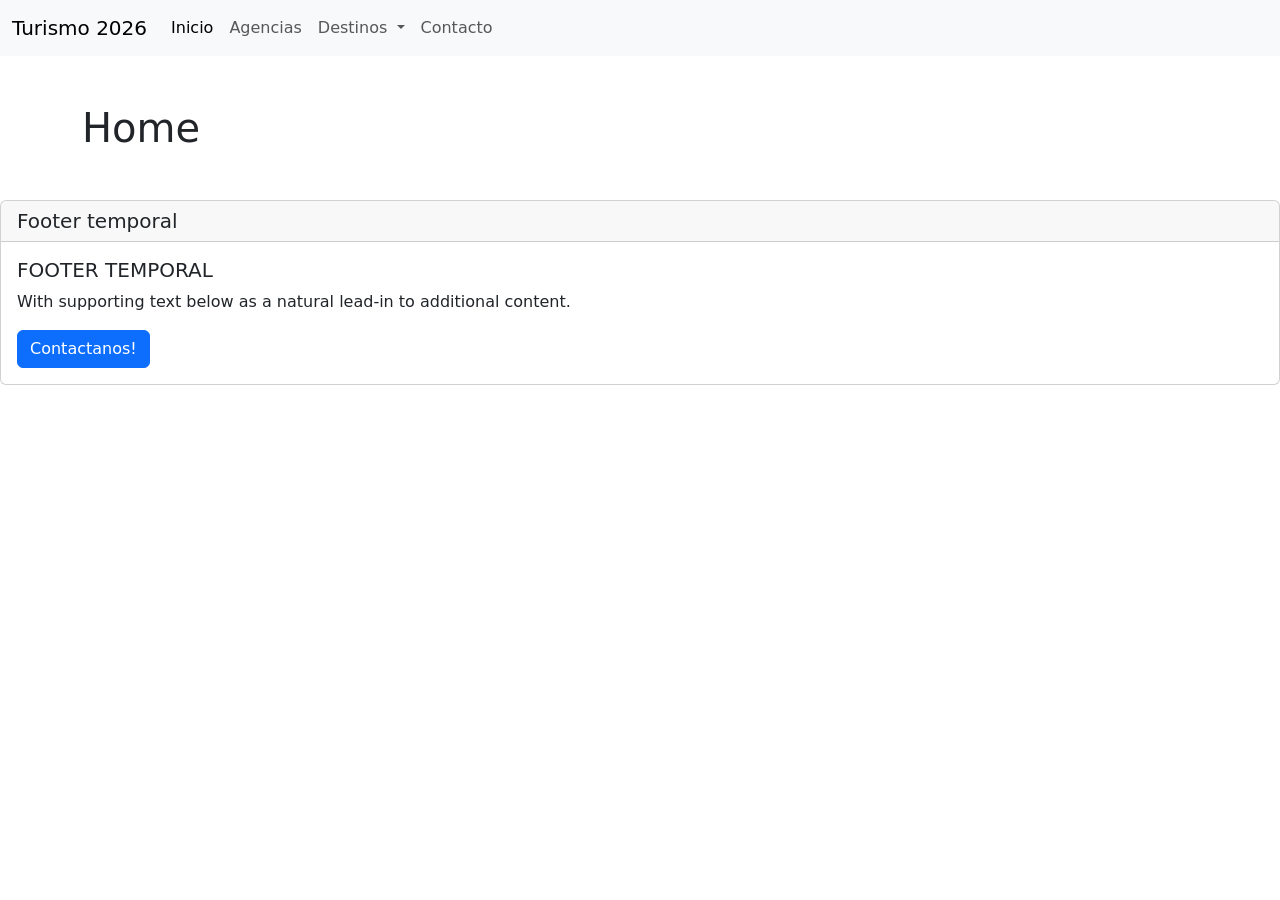
==== index.html @ c69013e8 "Estructura Inicial - ValentinFarfan" ====
<!doctype html>
<html lang="es">
  <head>
    <meta charset="UTF-8" />
    <meta name="viewport" content="width=device-width, initial-scale=1.0" />
    <title>Turismo Jujuy 2026 - Inicio</title>

    <link
      href="https://cdn.jsdelivr.net/npm/bootstrap@5.3.3/dist/css/bootstrap.min.css"
      rel="stylesheet"
    />
    <link
      rel="stylesheet"
      href="https://cdn.jsdelivr.net/npm/bootstrap-icons@1.11.3/font/bootstrap-icons.min.css"
    />

    <link rel="stylesheet" href="assets/css/main.css" />
    <link rel="stylesheet" href="assets/css/home.css" />
  </head>
  <body>
    <div id="navbar-placeholder"></div>
    <main class="container my-5">
      <h1>Home</h1>
    </main>

    <div id="footer-placeholder"></div>
  </body>
  <script src="https://code.jquery.com/jquery-3.7.1.min.js"></script>
  <script src="https://cdn.jsdelivr.net/npm/bootstrap@5.3.3/dist/js/bootstrap.bundle.min.js"></script>

  <script src="assets/js/main.js"></script>
  <script src="assets/js/home.js"></script>
</html>
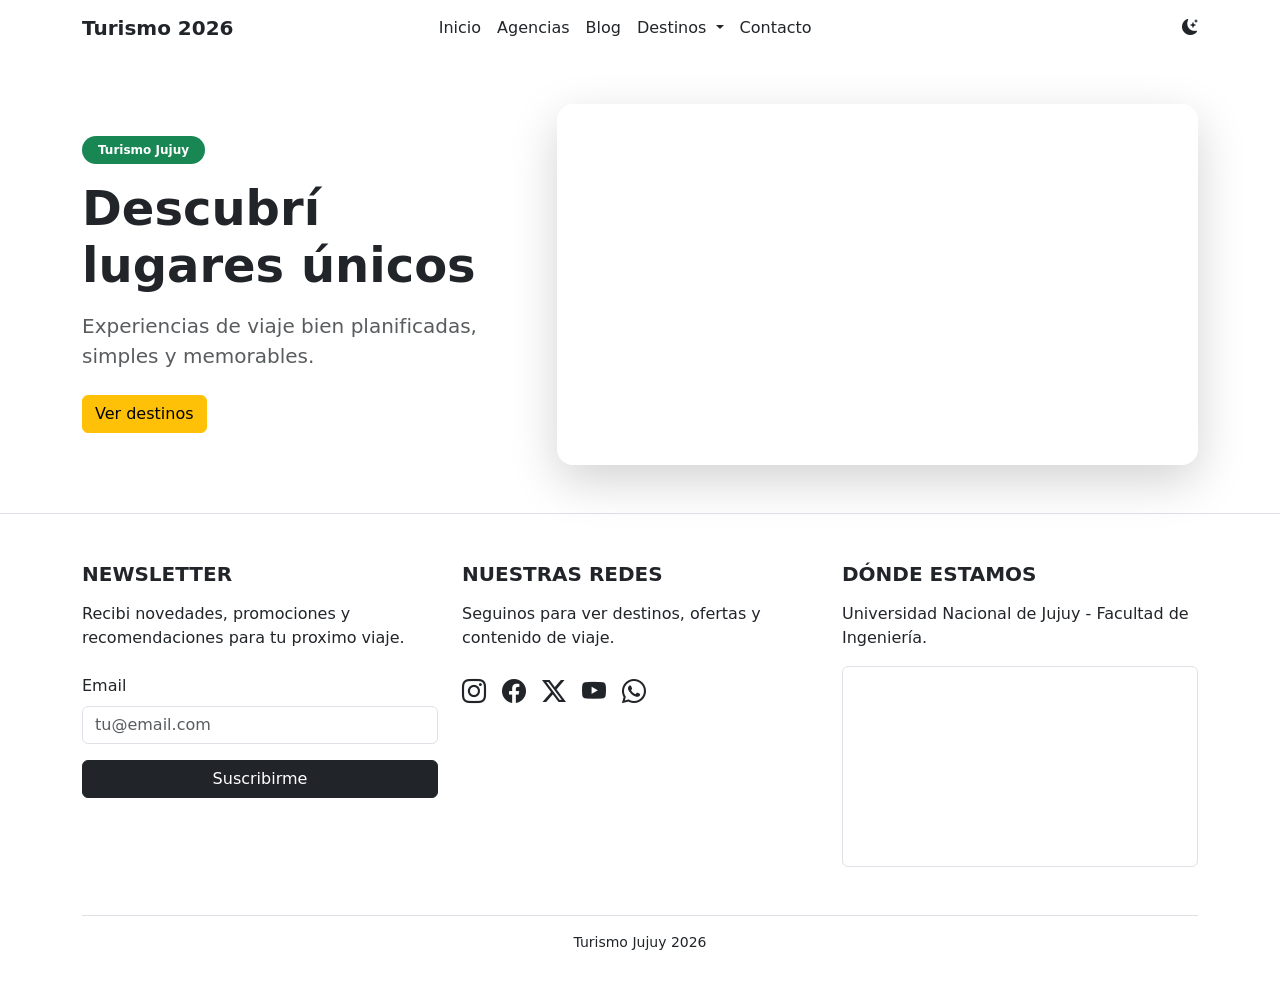
==== commit 3d2ab9f1: "Footer y NavBar - Valentin Farfan" ====
--- a/index.html
+++ b/index.html
@@ -15,12 +15,47 @@
     />
 
     <link rel="stylesheet" href="assets/css/main.css" />
-    <link rel="stylesheet" href="assets/css/home.css" />
+    <link rel="stylesheet" href="/assets/css/home.css" />
   </head>
   <body>
+
     <div id="navbar-placeholder"></div>
-    <main class="container my-5">
-      <h1>Home</h1>
+    <main>
+      <section class="py-5">
+        <div class="container">
+          <div class="row align-items-center g-4">
+            <div class="col-lg-5">
+              <span class="badge text-bg-success rounded-pill px-3 py-2 mb-3">
+                Turismo Jujuy
+              </span>
+              <h1 class="display-5 fw-bold mb-3">Descubrí lugares únicos</h1>
+              <p class="lead text-body-secondary mb-4">
+                Experiencias de viaje bien planificadas, simples y memorables.
+              </p>
+              <button class="btn btn-warning">
+                Ver destinos
+              </button>
+            </div>
+
+            <div class="col-lg-7">
+              <div class="position-relative rounded-4 overflow-hidden shadow-lg">
+                <div class="ratio ratio-16x9">
+                  <iframe
+                    class="hero-yt"
+                    src="https://www.youtube.com/embed/TWhVhzpu040?autoplay=1&mute=1&controls=0&loop=1&playlist=TWhVhzpu040&modestbranding=1&rel=0"
+                    title="Video de presentacion"
+                    allow="autoplay; encrypted-media; picture-in-picture"
+                    referrerpolicy="strict-origin-when-cross-origin"
+                    allowfullscreen
+                  ></iframe>
+                </div>
+
+                
+              </div>
+            </div>
+          </div>
+        </div>
+      </section>
     </main>
 
     <div id="footer-placeholder"></div>
--- a/assets/css/main.css
+++ b/assets/css/main.css
@@ -0,0 +1,46 @@
+/* Colores para el Modo Claro (por defecto) */
+[data-bs-theme="light"] {
+    --layouts-bg-custom: #17734a; /* Un verde Jujuy */
+    --layouts-link-color: #ffffff;
+    --layouts-text-color: #ffffff;
+    
+}
+
+/* Colores para el Modo Oscuro */
+[data-bs-theme="dark"] {
+    --layouts-bg-custom: #1a1a1a; /* Un gris casi negro */
+    --layouts-link-color: #ffffff;
+    --layouts-text-color: #ffffff;
+}
+
+/* Aplicamos la variable a una clase personalizada */
+.layouts-custom {
+    background-color: var(--layouts-bg-custom) !important;
+    transition: background-color 0.3s ease; /* Para que el cambio no sea brusco */
+    color: var(--layouts-text-color) ;
+}
+
+.layouts-custom .nav-link {
+    color: var(--layouts-link-color) !important;
+    
+}
+
+.layouts-custom .navbar-brand,
+.layouts-custom .navbar-brand:hover,
+.layouts-custom .navbar-brand:focus {
+    color: var(--layouts-text-color) !important;
+}
+
+.layouts-custom .text-body,
+.layouts-custom .text-body-secondary,
+.layouts-custom p,
+.layouts-custom label,
+.layouts-custom h1,
+.layouts-custom h2,
+.layouts-custom h3,
+.layouts-custom h4,
+.layouts-custom h5,
+.layouts-custom h6,
+.layouts-custom .small {
+    color: var(--layouts-text-color) !important;
+}
--- a/assets/css/home.css
+++ b/assets/css/home.css
@@ -0,0 +1,6 @@
+.hero-yt {
+  position: absolute;
+  border: 0;
+  opacity: 90%;
+  pointer-events: none;
+}
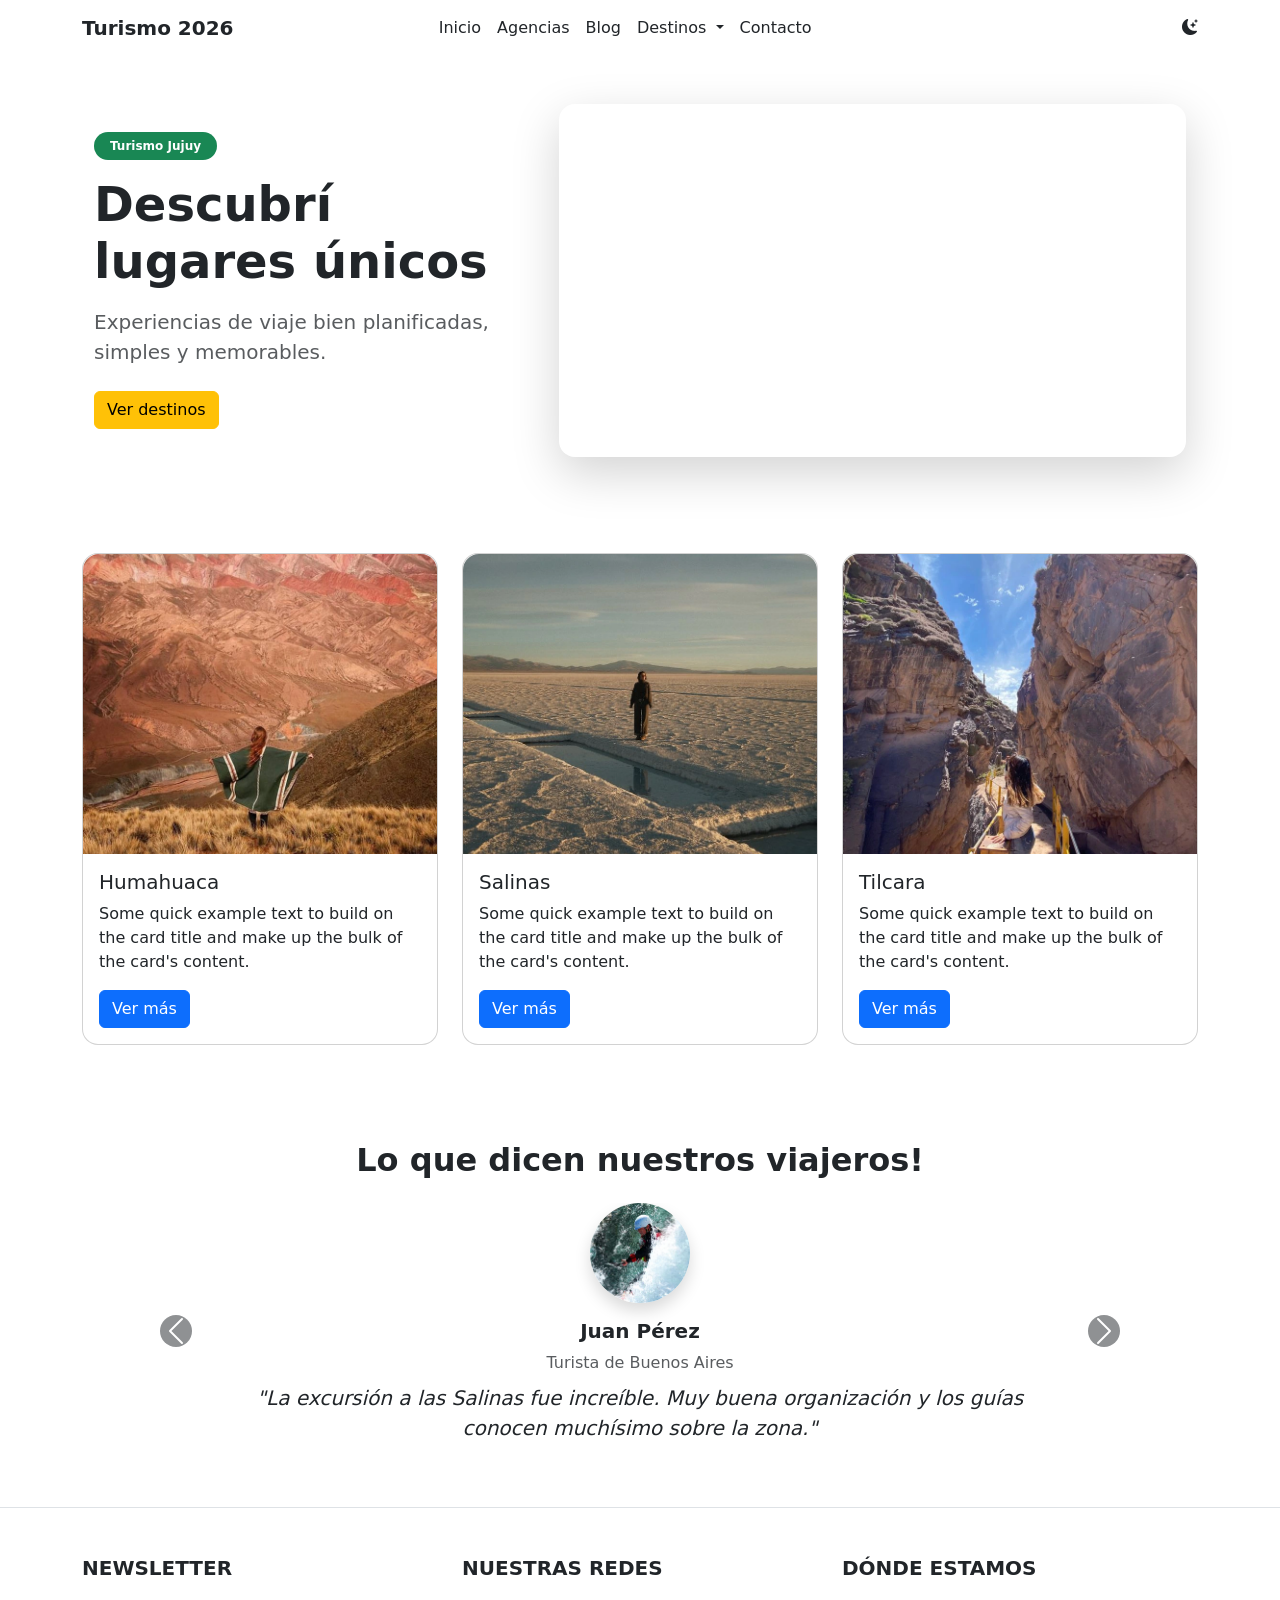
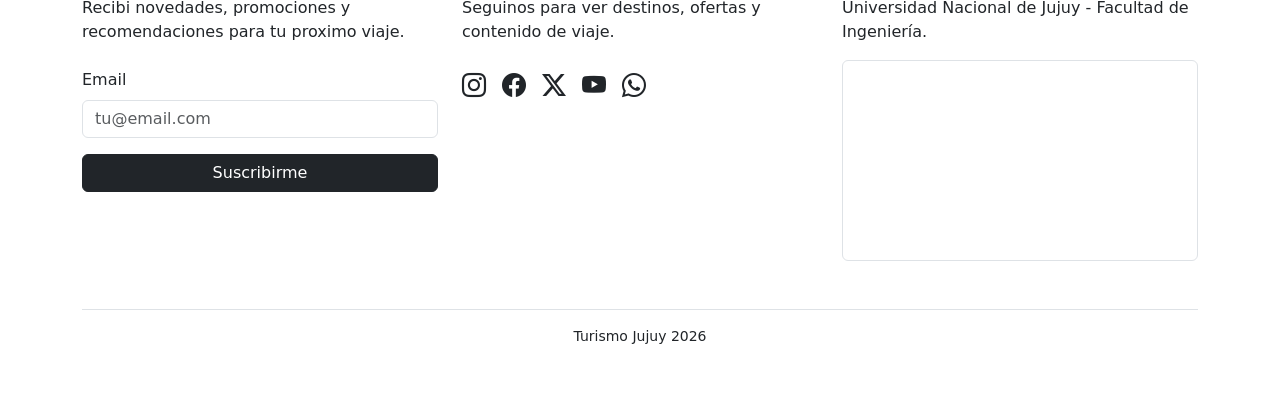
==== commit e877a3ef: "Home - Valentin Farfan" ====
--- a/index.html
+++ b/index.html
@@ -1,58 +1,212 @@
 <!doctype html>
 <html lang="es">
-  <head>
+
+<head>
     <meta charset="UTF-8" />
     <meta name="viewport" content="width=device-width, initial-scale=1.0" />
     <title>Turismo Jujuy 2026 - Inicio</title>
 
-    <link
-      href="https://cdn.jsdelivr.net/npm/bootstrap@5.3.3/dist/css/bootstrap.min.css"
-      rel="stylesheet"
-    />
-    <link
-      rel="stylesheet"
-      href="https://cdn.jsdelivr.net/npm/bootstrap-icons@1.11.3/font/bootstrap-icons.min.css"
-    />
-
-    <link rel="stylesheet" href="assets/css/main.css" />
+    <link href="https://cdn.jsdelivr.net/npm/bootstrap@5.3.3/dist/css/bootstrap.min.css" rel="stylesheet" />
+    <link rel="stylesheet" href="https://cdn.jsdelivr.net/npm/bootstrap-icons@1.11.3/font/bootstrap-icons.min.css" />
+
+    <link rel="stylesheet" href="/assets/css/main.css" />
     <link rel="stylesheet" href="/assets/css/home.css" />
-  </head>
-  <body>
-
+</head>
+
+<body>
     <div id="navbar-placeholder"></div>
-    <main>
-      <section class="py-5">
-        <div class="container">
-          <div class="row align-items-center g-4">
-            <div class="col-lg-5">
-              <span class="badge text-bg-success rounded-pill px-3 py-2 mb-3">
+    <main class="container">
+        <section class="py-5">
+            <div class="container">
+                <div class="row align-items-center g-4">
+                    <div class="col-lg-5">
+                        <span class="badge text-bg-success rounded-pill px-3 py-2 mb-3">
                 Turismo Jujuy
               </span>
-              <h1 class="display-5 fw-bold mb-3">Descubrí lugares únicos</h1>
-              <p class="lead text-body-secondary mb-4">
-                Experiencias de viaje bien planificadas, simples y memorables.
-              </p>
-              <button class="btn btn-warning">
-                Ver destinos
-              </button>
-            </div>
-
-            <div class="col-lg-7">
-              <div class="position-relative rounded-4 overflow-hidden shadow-lg">
-                <div class="ratio ratio-16x9">
-                  <iframe
-                    class="hero-yt"
-                    src="https://www.youtube.com/embed/TWhVhzpu040?autoplay=1&mute=1&controls=0&loop=1&playlist=TWhVhzpu040&modestbranding=1&rel=0"
-                    title="Video de presentacion"
-                    allow="autoplay; encrypted-media; picture-in-picture"
-                    referrerpolicy="strict-origin-when-cross-origin"
-                    allowfullscreen
-                  ></iframe>
-                </div>
-
-                
-              </div>
-            </div>
+                        <h1 class="display-5 fw-bold mb-3">Descubrí lugares únicos</h1>
+                        <p class="lead text-body-secondary mb-4">
+                            Experiencias de viaje bien planificadas, simples y memorables.
+                        </p>
+                        <button class="btn btn-warning">Ver destinos</button>
+                    </div>
+
+                    <div class="col-lg-7">
+                        <div class="position-relative rounded-4 overflow-hidden shadow-lg">
+                            <div class="ratio ratio-16x9">
+                                <iframe class="hero-yt" src="https://www.youtube.com/embed/TWhVhzpu040?autoplay=1&mute=1&controls=0&loop=1&playlist=TWhVhzpu040&modestbranding=1&rel=0" title="Video de presentacion" allow="autoplay; encrypted-media; picture-in-picture" referrerpolicy="strict-origin-when-cross-origin"
+                                    allowfullscreen></iframe>
+                            </div>
+                        </div>
+                    </div>
+                </div>
+            </div>
+        </section>
+
+        <section class="py-5">
+            <div class="row g-4">
+                <div class="col-12 col-md-6 col-lg-4">
+                    <div class="card rounded-4">
+                        <img src="./assets/img/humahuaca.webp" class="card-img-custom rounded-top-4" />
+                        <div class="card-body">
+                            <h5 class="card-title">Humahuaca</h5>
+                            <p class="card-text">
+                                Some quick example text to build on the card title and make up the bulk of the card's content.
+                            </p>
+                            <a href="/pages/destinos.html" class="btn btn-primary">Ver más</a
+                >
+              </div>
+            </div>
+          </div>
+
+          <div class="col-12 col-md-6 col-lg-4">
+            <div class="card rounded-4">
+              <img
+                src="./assets/img/salinas.webp"
+                class="card-img-custom rounded-top-4"
+              />
+              <div class="card-body">
+                <h5 class="card-title">Salinas</h5>
+                <p class="card-text">
+                  Some quick example text to build on the card title and make up
+                  the bulk of the card's content.
+                </p>
+                <a href="/pages/destinos.html" class="btn btn-primary"
+                  >Ver más</a
+                >
+              </div>
+            </div>
+          </div>
+
+          <div class="col-12 col-md-6 col-lg-4">
+            <div class="card rounded-4">
+              <img
+                src="./assets/img/tilcara.webp"
+                class="card-img-custom rounded-top-4"
+              />
+              <div class="card-body">
+                <h5 class="card-title">Tilcara</h5>
+                <p class="card-text">
+                  Some quick example text to build on the card title and make up
+                  the bulk of the card's content.
+                </p>
+                <a href="/pages/destinos.html" class="btn btn-primary"
+                  >Ver más</a
+                >
+              </div>
+            </div>
+          </div>
+        </div>
+      </section>
+
+      <section class="py-5 ">
+        <div class="container">
+          <h2 class="text-center mb-4 fw-bold">
+            Lo que dicen nuestros viajeros!
+          </h2>
+
+          <div
+            id="carouselTestimonios"
+            class="carousel slide"
+            data-bs-ride="carousel"
+          >
+            <div class="carousel-inner">
+              <div class="carousel-item active">
+                <div
+                  class="d-flex flex-column align-items-center text-center px-5"
+                >
+                  <img
+                    src="./assets/img/perfil1.webp"
+                    class="rounded-circle mb-3 shadow viajero"
+                    alt="Viajero 1"
+                  />
+                  <h5 class="fw-bold">Juan Pérez</h5>
+                  <p class="text-muted mb-2">Turista de Buenos Aires</p>
+                  <p class="fst-italic lead">
+                    "La excursión a las Salinas fue increíble. Muy buena
+                    organización y los guías conocen muchísimo sobre la zona."
+                  </p>
+                </div>
+              </div>
+
+              <div class="carousel-item">
+                <div
+                  class="d-flex flex-column align-items-center text-center px-5"
+                >
+                  <img
+                    src="./assets/img/perfil2.webp"
+                    class="rounded-circle mb-3 shadow viajero"
+                    alt="Viajero 2"
+                  />
+                  <h5 class="fw-bold">María García</h5>
+                  <p class="text-muted mb-2">Visitante de Córdoba</p>
+                  <p class="fst-italic lead">
+                    "Purmamarca es un sueño y el hotel que nos recomendaron
+                    tenía la mejor vista al Cerro de los Siete Colores."
+                  </p>
+                </div>
+              </div>
+
+<div class="carousel-item">
+                <div
+                  class="d-flex flex-column align-items-center text-center px-5"
+                >
+                  <img
+                    src="./assets/img/perfil3.webp"
+                    class="rounded-circle mb-3 shadow viajero"
+                    alt="Viajero 2"
+                  />
+                  <h5 class="fw-bold">Jose Pino</h5>
+                  <p class="text-muted mb-2">Visitante de Chile</p>
+                  <p class="fst-italic lead">
+                    "Muy lindo todo y las promociones de lujo! 100% Recomandado desde chile saludos a todos los que viajen con esta pagina!                ."
+                  </p>
+                </div>
+              </div>
+
+              <div class="carousel-item">
+                <div
+                  class="d-flex flex-column align-items-center text-center px-5"
+                >
+                  <img
+                    src="./assets/img/perfil4.webp"
+                    class="rounded-circle mb-3 shadow viajero"
+                    alt="Viajero 2"
+                  />
+                  <h5 class="fw-bold">Facundo Castro</h5>
+                  <p class="text-muted mb-2">Visitante de Cordoba</p>
+                  <p class="fst-italic lead">
+                    "Humahuaca fue un hermoso destino y el hotel que nos recomendaron
+                    tenía la mejor vista a las montañas."
+                  </p>
+                </div>
+              </div>
+
+            </div>
+
+            <button
+              class="carousel-control-prev"
+              type="button"
+              data-bs-target="#carouselTestimonios"
+              data-bs-slide="prev"
+            >
+              <span
+                class="carousel-control-prev-icon bg-dark rounded-circle"
+                aria-hidden="true"
+              ></span>
+              <span class="visually-hidden">Anterior</span>
+            </button>
+            <button
+              class="carousel-control-next"
+              type="button"
+              data-bs-target="#carouselTestimonios"
+              data-bs-slide="next"
+            >
+              <span
+                class="carousel-control-next-icon bg-dark rounded-circle"
+                aria-hidden="true"
+              ></span>
+              <span class="visually-hidden">Siguiente</span>
+            </button>
           </div>
         </div>
       </section>
@@ -65,4 +219,4 @@
 
   <script src="assets/js/main.js"></script>
   <script src="assets/js/home.js"></script>
-</html>
+</html>
--- a/assets/css/home.css
+++ b/assets/css/home.css
@@ -1,6 +1,22 @@
 .hero-yt {
-  position: absolute;
-  border: 0;
-  opacity: 90%;
-  pointer-events: none;
+    position: absolute;
+    border: 0;
+    opacity: 90%;
+    pointer-events: none;
 }
+
+.card-img-custom {
+    height: 300px;
+    object-fit: cover;
+    width: 100%;
+}
+
+.viajero {
+    width: 100px;
+    height: 100px;
+    object-fit: cover
+}
+
+.fst-italic {
+    max-width: 800px;
+}
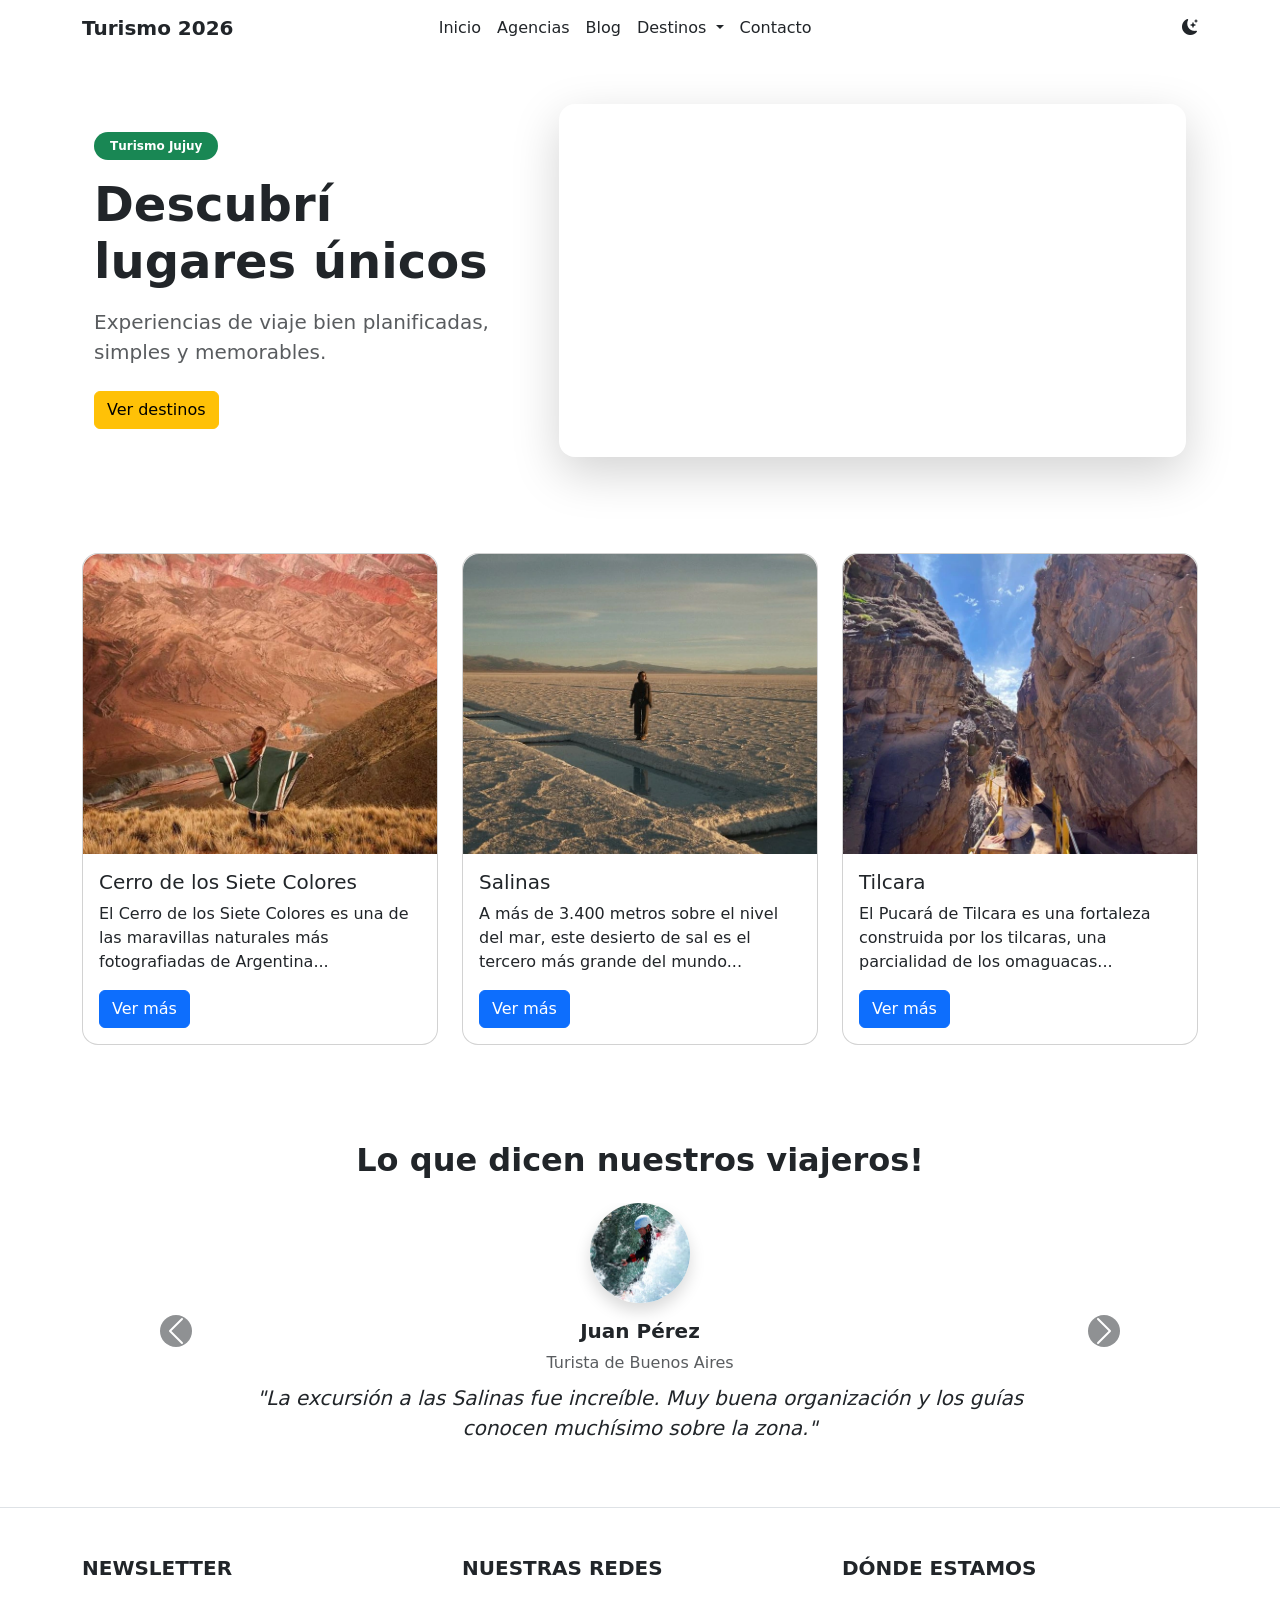
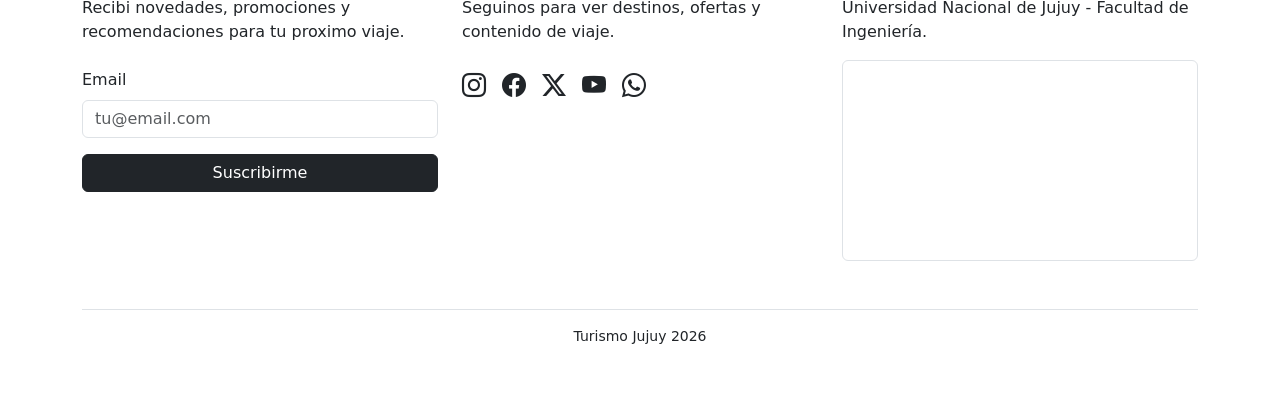
==== commit 76cf35d9: "home y navbar - Valentin Farfan" ====
--- a/index.html
+++ b/index.html
@@ -20,14 +20,14 @@
             <div class="container">
                 <div class="row align-items-center g-4">
                     <div class="col-lg-5">
-                        <span class="badge text-bg-success rounded-pill px-3 py-2 mb-3">
+                        <span id="titulo-animado"  class="badge text-bg-success rounded-pill px-3 py-2 mb-3">
                 Turismo Jujuy
               </span>
                         <h1 class="display-5 fw-bold mb-3">Descubrí lugares únicos</h1>
                         <p class="lead text-body-secondary mb-4">
                             Experiencias de viaje bien planificadas, simples y memorables.
                         </p>
-                        <button class="btn btn-warning">Ver destinos</button>
+                        <a href="/pages/destinos.html" class="btn btn-warning">Ver destinos</a>
                     </div>
 
                     <div class="col-lg-7">
@@ -48,11 +48,11 @@
                     <div class="card rounded-4">
                         <img src="./assets/img/humahuaca.webp" class="card-img-custom rounded-top-4" />
                         <div class="card-body">
-                            <h5 class="card-title">Humahuaca</h5>
+                            <h5 class="card-title">Cerro de los Siete Colores</h5>
                             <p class="card-text">
-                                Some quick example text to build on the card title and make up the bulk of the card's content.
+                                El Cerro de los Siete Colores es una de las maravillas naturales más fotografiadas de Argentina...
                             </p>
-                            <a href="/pages/destinos.html" class="btn btn-primary">Ver más</a
+                            <a href="/pages/blog.html#CerroSieteColores" class="btn btn-primary">Ver más</a
                 >
               </div>
             </div>
@@ -64,13 +64,12 @@
                 src="./assets/img/salinas.webp"
                 class="card-img-custom rounded-top-4"
               />
-              <div class="card-body">
+              <div class="card-body ">
                 <h5 class="card-title">Salinas</h5>
                 <p class="card-text">
-                  Some quick example text to build on the card title and make up
-                  the bulk of the card's content.
+                  A más de 3.400 metros sobre el nivel del mar, este desierto de sal es el tercero más grande del mundo...
                 </p>
-                <a href="/pages/destinos.html" class="btn btn-primary"
+                <a href="/pages/blog.html#Salinas" class="btn btn-primary"
                   >Ver más</a
                 >
               </div>
@@ -86,10 +85,9 @@
               <div class="card-body">
                 <h5 class="card-title">Tilcara</h5>
                 <p class="card-text">
-                  Some quick example text to build on the card title and make up
-                  the bulk of the card's content.
+                  El Pucará de Tilcara es una fortaleza construida por los tilcaras, una parcialidad de los omaguacas...
                 </p>
-                <a href="/pages/destinos.html" class="btn btn-primary"
+                <a href="/pages/blog.html#Tilcara" class="btn btn-primary"
                   >Ver más</a
                 >
               </div>
--- a/assets/css/home.css
+++ b/assets/css/home.css
@@ -19,4 +19,14 @@
 
 .fst-italic {
     max-width: 800px;
+}
+
+/* Animación de cards */
+.card-animate {
+    opacity: 0;
+    transition: opacity 0.6s ease-out;
+}
+
+.card-animate.visible {
+    opacity: 1;
 }
